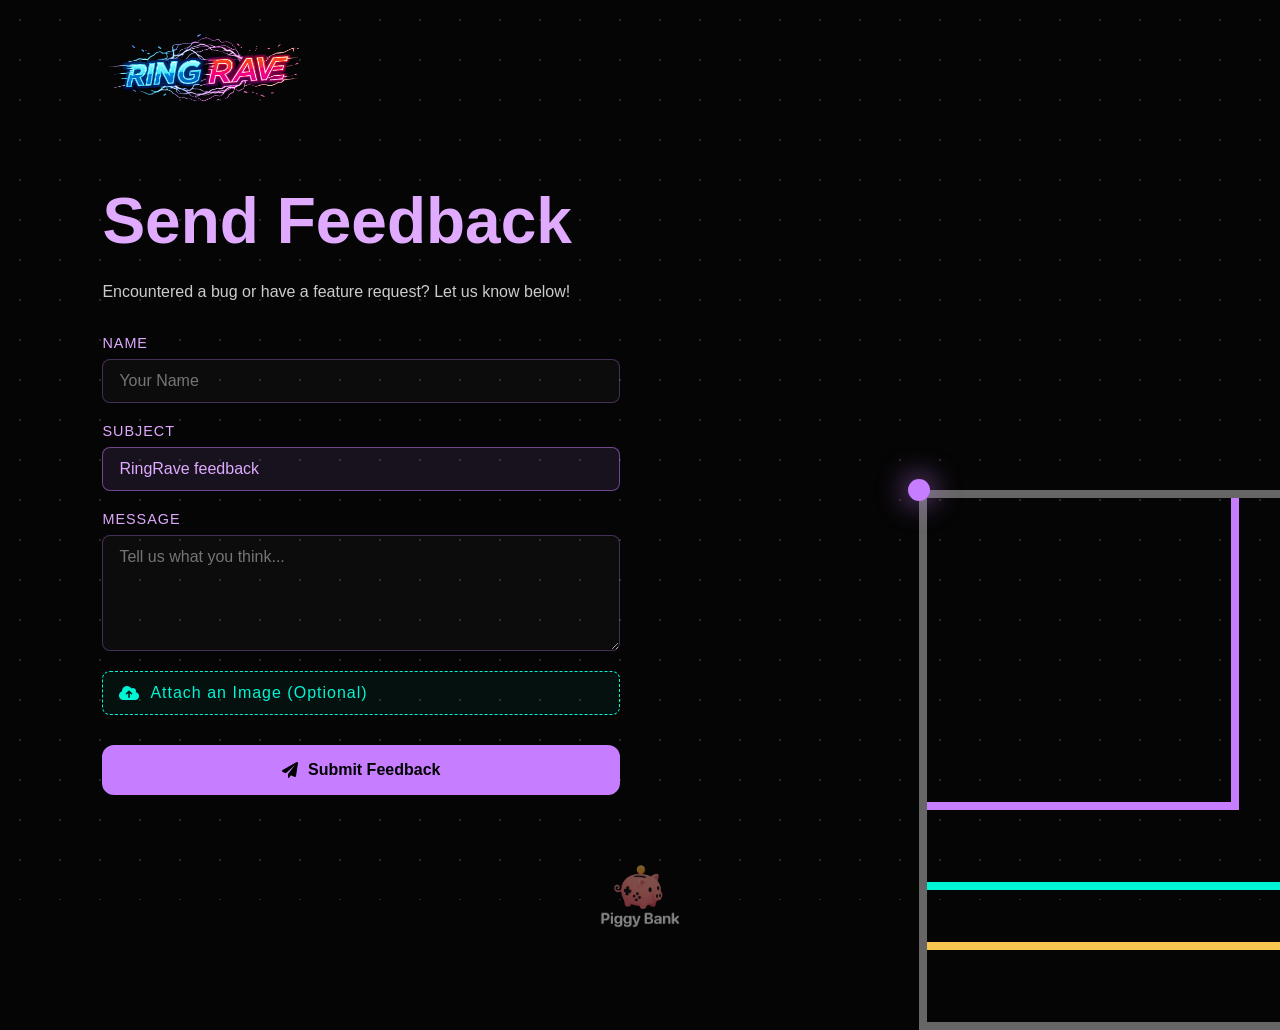
==== feedback.html @ 1035ab79 "feedback form for alpha test" ====
<!DOCTYPE html>
<html lang="en">
<head>
  <meta charset="UTF-8">
  <meta name="viewport" content="width=device-width, initial-scale=1.0">
  <title>Feedback | Ring Rave</title>
  <link rel="stylesheet" href="https://cdnjs.cloudflare.com/ajax/libs/font-awesome/6.0.0/css/all.min.css">
  <link rel="stylesheet" href="style.css">
  <script defer src="script.js"></script>
</head>
<body>
  <div class="stars"></div>

  <header class="hero">
    <nav>
      <div class="logo">
        <a href="index.html">
          <img src="assets/ringrave_final_logo.png" alt="Ring Rave" style="width: 200px;">
        </a>
      </div>
    </nav>

    <div class="hero-content">
      <div class="hero-text feedback-container">
        <h1>Send Feedback</h1>
        <p>Encountered a bug or have a feature request? Let us know below!</p>

        <form action="https://formspree.io/f/piggybankhq@gmail.com" method="POST" enctype="multipart/form-data" class="feedback-form">
          <input type="hidden" name="_next" value="thanks.html">
          
          <div class="form-group">
            <label for="name">Name</label>
            <input type="text" id="name" name="name" placeholder="Your Name" required>
          </div>

          <div class="form-group">
            <label for="subject">Subject</label>
            <input type="text" id="subject" name="subject" value="RingRave feedback" readonly required>
          </div>

          <div class="form-group">
            <label for="message">Message</label>
            <textarea id="message" name="message" rows="5" placeholder="Tell us what you think..." required></textarea>
          </div>

          <div class="form-group">
            <label for="image-upload" class="file-label">
              <i class="fa-solid fa-cloud-arrow-up"></i> Attach an Image (Optional)
            </label>
            <input type="file" id="image-upload" name="attachment" accept="image/*">
          </div>

          <button type="submit" class="btn primary submit-btn">
            <i class="fa-solid fa-paper-plane"></i> Submit Feedback
          </button>
        </form>
      </div>

      <div id="visual-container" class="hero-visual">
        <div class="ring ring1"></div>
        <div class="ring ring2"></div>
        <div class="ring ring3"></div>
        <div class="ring ring4"></div>
        <div class="core"></div>
      </div>
    </div>
  </header>

  <footer>
    <div class="company-footer">
      <img src="assets/piggybank_logo.png" style="opacity: 0.5;" width="80px" alt="Company Logo" class="tiny-logo">
    </div>
  </footer>
</body>
</html>
---- style.css ----
/* RESET & BASE STYLES */
*{
  margin: 0;
  padding: 0;
  box-sizing: border-box;
}

body{
  font-family: Arial, Helvetica, sans-serif;
  background: #050505;
  color: white;
  overflow-x: hidden;
}

.stars{
  position: fixed;
  inset: 0;
  background-image: radial-gradient(white 1px, transparent 1px);
  background-size: 40px 40px;
  opacity: 0.15;
  z-index: -2;
}

/* NAVIGATION */
nav{
  display: flex;
  justify-content: space-between;
  align-items: center;
  padding: 30px 8%;
}

.logo{
  color: #c77dff;
  font-size: 1.8rem;
  font-weight: bold;
  letter-spacing: 3px;
}

nav a{
  color: white;
  text-decoration: none;
  transition: 0.3s;
}

nav a:hover{
  color: #c77dff;
}

/* HERO SECTION */
.hero{
  min-height: 85vh;
}

.hero-content{
  display: grid;
  grid-template-columns: 1fr 1fr;
  align-items: center;
  padding: 40px 8%;
  gap: 40px;
}

.hero-text{
  position: relative;
  width:80%;
  z-index: 10; /* Keeps text above rings */
}

.hero-text h1{
  font-size: 4rem;
  margin-bottom: 20px;
  color: #e0aaff;
}

.hero-text p{
  color: #cccccc;
  line-height: 1.7;
  max-width: 520px;
  margin-bottom: 30px;
}

.hero-buttons{
  display: flex;
  gap: 20px;
}

.btn{
  padding: 14px 28px;
  border-radius: 12px;
  text-decoration: none;
  border: 2px solid #c77dff;
  transition: 0.3s;
  display: inline-flex;
  align-items: center;
  gap: 10px;
}

.primary{
  background: #c77dff;
  color: black;
}

.btn:hover{
  transform: translateY(-4px);
  box-shadow: 0 0 20px #c77dff;
}

/* VISUAL ASSEMBLY (RINGS & CORE) */
.hero-visual{
  position: relative;
  width: 500px;
  height: 500px;
  margin: auto;
  z-index: 1; 
  display: flex;
  justify-content: center;
  align-items: center;
  pointer-events: none;
}

.ring{
  position: absolute;
  top: 50%;
  left: 50%;
  border: 8px solid;
  animation: spin 12s linear infinite;
  transform-origin: center;
}

.ring1{ width: 320px; height: 320px; border-color: #c77dff; }
.ring2{ width: 400px; height: 400px; border-color: #00f5d4; animation-duration: 18s; }
.ring3{ width: 460px; height: 460px; border-color: #f9c74f; animation-duration: 22s; }
.ring4{ width: 540px; height: 540px; border-color: #666; animation-duration: 30s; }
 
.core{
  position: absolute;
  width: 22px;
  height: 22px;
  background: #c77dff;
  border-radius: 50%; 
  top: 50%;
  left: 50%;
  transform: translate(-50%, -50%);
  box-shadow: 0 0 30px #c77dff;
  z-index: 5;
}

/* ANIMATIONS */
@keyframes spin{
  from{
    transform: translate(-50%, -50%) rotate(0deg);
  }
  to{
    transform: translate(-50%, -50%) rotate(360deg);
  }
}

/* FOOTER */
footer{
  padding: 30px;
  text-align: center;
  color: #777;
}

/* MOBILE RESPONSIVENESS */
@media(max-width:900px){
  .hero-content{
    grid-template-columns: 1fr;
  }

  .hero-text{
    text-align: center;
    order: 1;
    width: 80%;
  }

  .hero-visual{
    order: 2;
    width: 100vw; 
    height: 100vw;
    max-height: 400px;
    margin-top: 20px;
    opacity: 0.6;
  }

  .ring1{ width: 50vw; height: 50vw; border-width: 4px; }
  .ring2{ width: 65vw; height: 65vw; border-width: 4px; }
  .ring3{ width: 80vw; height: 80vw; border-width: 4px; }
  .ring4{ width: 95vw; height: 95vw; border-width: 2px; }
  
  .core {
    width: 14px;
    height: 14px;
  }
}

/* FEEDBACK FORM STYLES */
.feedback-container {
  width: 100%;
  max-width: 550px;
}

.feedback-form {
  margin-top: 25px;
  display: flex;
  flex-direction: column;
  gap: 20px;
}

.form-group {
  display: flex;
  flex-direction: column;
  gap: 8px;
  text-align: left;
}

.form-group label {
  color: #e0aaff;
  font-size: 0.9rem;
  letter-spacing: 1px;
  text-transform: uppercase;
}

.form-group input[type="text"],
.form-group textarea {
  width: 100%;
  padding: 12px 16px;
  background: rgba(255, 255, 255, 0.03);
  border: 1px solid rgba(199, 125, 255, 0.3);
  border-radius: 8px;
  color: white;
  font-family: Arial, sans-serif;
  font-size: 1rem;
  transition: 0.3s;
}

.form-group input[type="text"]:focus,
.form-group textarea:focus {
  outline: none;
  border-color: #c77dff;
  box-shadow: 0 0 10px rgba(199, 125, 255, 0.2);
  background: rgba(255, 255, 255, 0.07);
}

/* Specific styling for the mandatory read-only subject */
.form-group input[readonly] {
  background: rgba(199, 125, 255, 0.1);
  border-color: rgba(199, 125, 255, 0.5);
  color: #e0aaff;
  cursor: not-allowed;
}

/* Custom file upload styling */
.form-group input[type="file"] {
  display: none; /* Hide standard ugly file picker */
}

.file-label {
  display: inline-flex;
  align-items: center;
  gap: 10px;
  padding: 12px 16px;
  background: rgba(0, 245, 212, 0.05);
  border: 1px dashed #00f5d4 !important;
  color: #00f5d4 !important;
  border-radius: 8px;
  cursor: pointer;
  transition: 0.3s;
  text-transform: none !important;
  font-size: 1rem !important;
}

.file-label:hover {
  background: rgba(0, 245, 212, 0.15);
  box-shadow: 0 0 10px rgba(0, 245, 212, 0.2);
}

.submit-btn {
  font-size: 1rem;
  cursor: pointer;
  font-weight: bold;
  justify-content: center;
  margin-top: 10px;
}

/* Mobile adjust fix */
@media(max-width: 900px) {
  .feedback-container {
    width: 100% !important;
    margin: 0 auto;
  }
}
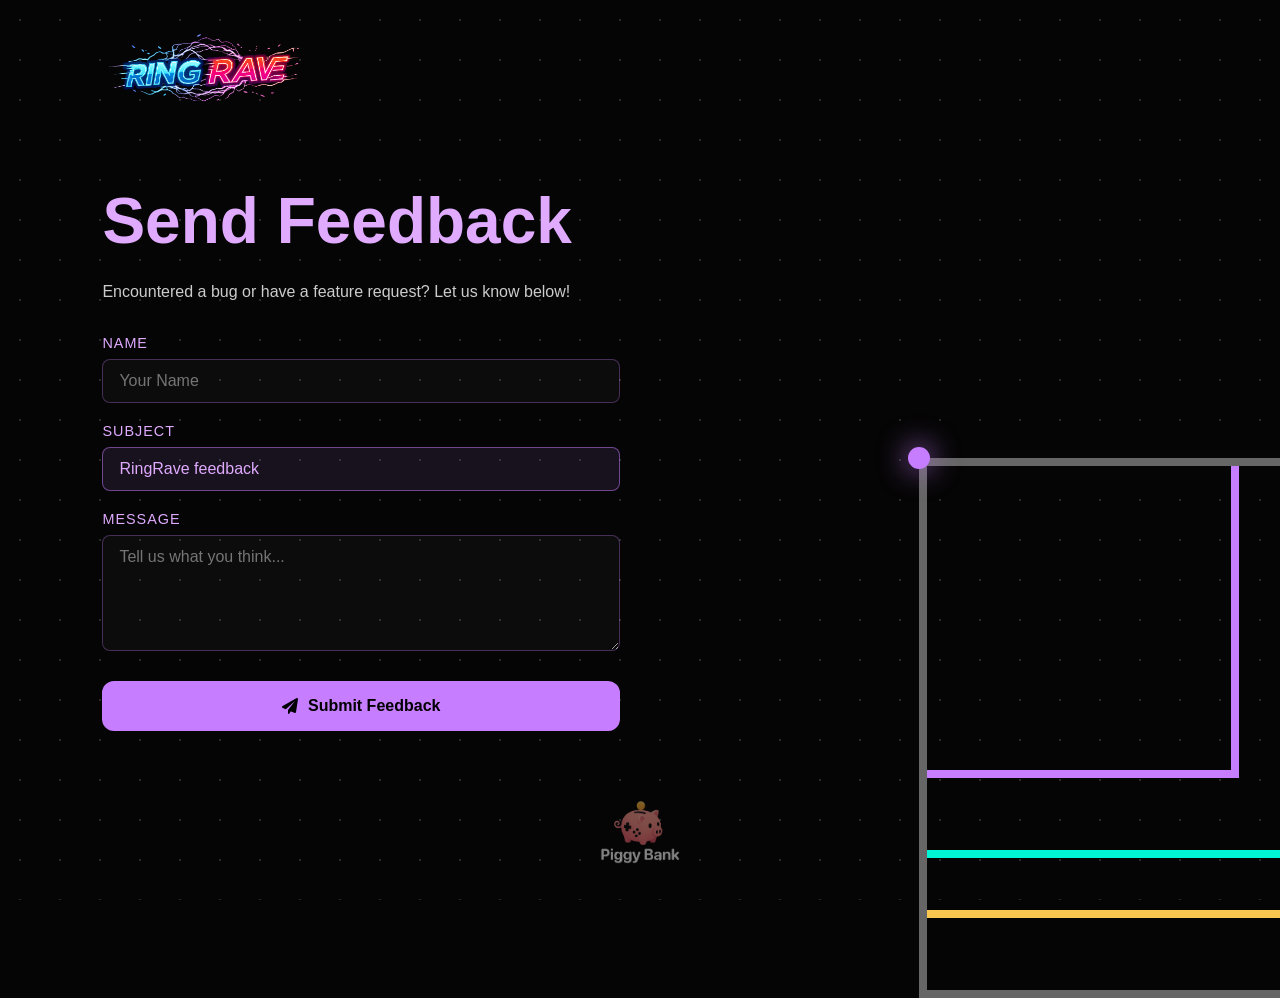
==== commit b584a735: "remove img upload" ====
--- a/feedback.html
+++ b/feedback.html
@@ -25,9 +25,16 @@
         <h1>Send Feedback</h1>
         <p>Encountered a bug or have a feature request? Let us know below!</p>
 
-        <form action="https://formspree.io/f/piggybankhq@gmail.com" method="POST" enctype="multipart/form-data" class="feedback-form">
-          <input type="hidden" name="_next" value="thanks.html">
+        <form action="https://api.web3forms.com/submit" method="POST" enctype="multipart/form-data" class="feedback-form">
+
+          <input type="hidden" name="access_key" value="5aa4dc13-121e-4097-b9c3-dd8436fc8f61">
           
+          <input type="hidden" name="redirect" value="https://piggybank.github.io/thanks.html">
+          
+          <input type="hidden" name="from_name" value="Ring Rave Feedback">
+          
+          <input type="checkbox" name="botcheck" class="hidden" style="display: none;">
+
           <div class="form-group">
             <label for="name">Name</label>
             <input type="text" id="name" name="name" placeholder="Your Name" required>
@@ -41,13 +48,6 @@
           <div class="form-group">
             <label for="message">Message</label>
             <textarea id="message" name="message" rows="5" placeholder="Tell us what you think..." required></textarea>
-          </div>
-
-          <div class="form-group">
-            <label for="image-upload" class="file-label">
-              <i class="fa-solid fa-cloud-arrow-up"></i> Attach an Image (Optional)
-            </label>
-            <input type="file" id="image-upload" name="attachment" accept="image/*">
           </div>
 
           <button type="submit" class="btn primary submit-btn">
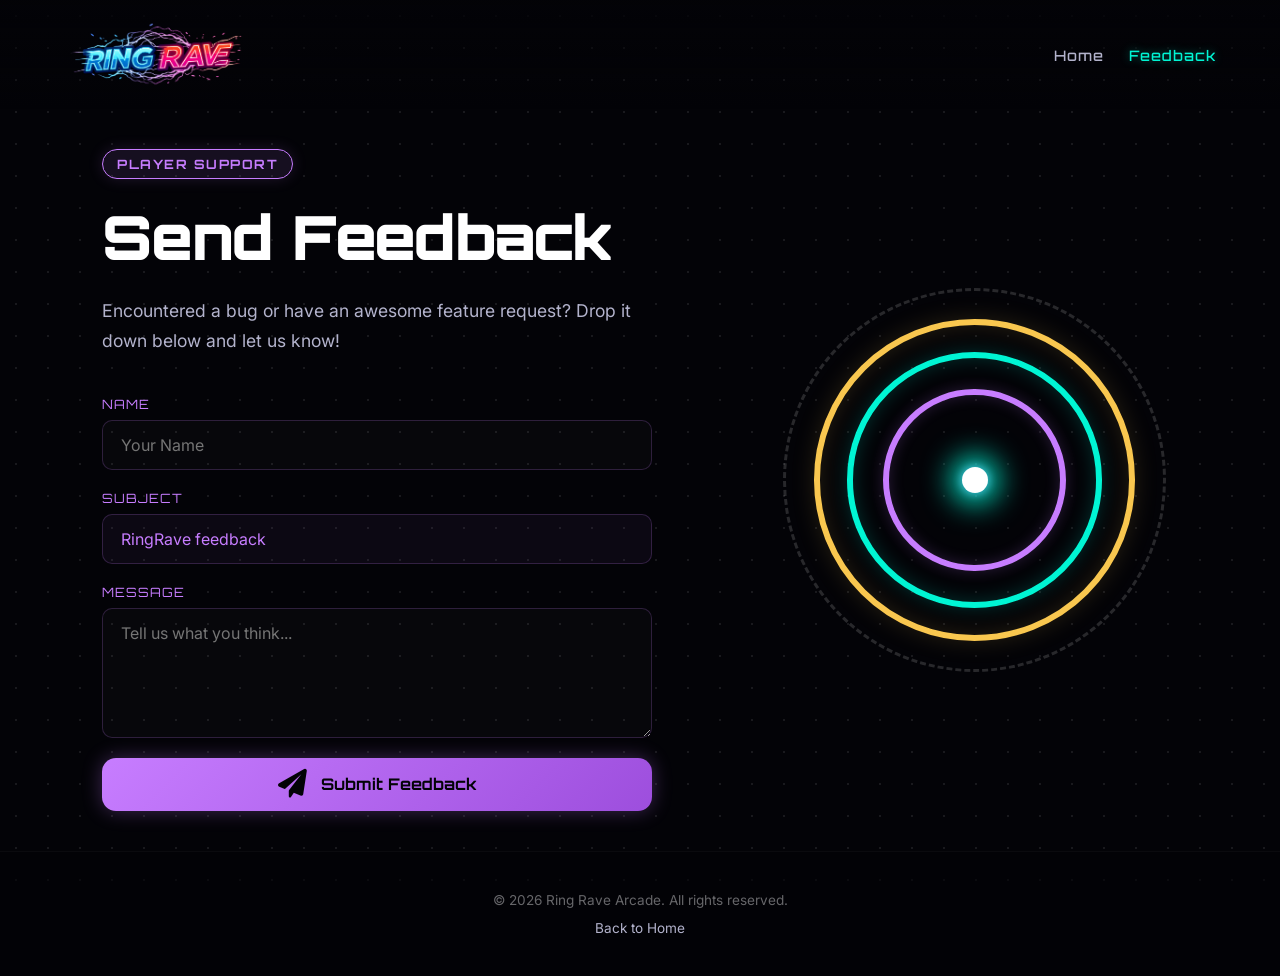
==== commit fc0429dc: "Website redesign" ====
--- a/feedback.html
+++ b/feedback.html
@@ -3,73 +3,81 @@
 <head>
   <meta charset="UTF-8">
   <meta name="viewport" content="width=device-width, initial-scale=1.0">
-  <title>Feedback | Ring Rave</title>
+  <title>Feedback | Ring Rave Support</title>
+  <meta name="description" content="Encountered a bug or have a feature request for Ring Rave? Submit your feedback directly to the developer team here.">
+  
+  <link rel="preconnect" href="https://fonts.googleapis.com">
+  <link rel="preconnect" href="https://fonts.gstatic.com" crossorigin>
+  <link href="https://fonts.googleapis.com/css2?family=Inter:wght@300;400;600&family=Orbitron:wght@500;700;900&display=swap" rel="stylesheet">
   <link rel="stylesheet" href="https://cdnjs.cloudflare.com/ajax/libs/font-awesome/6.0.0/css/all.min.css">
+  
   <link rel="stylesheet" href="style.css">
   <script defer src="script.js"></script>
 </head>
 <body>
   <div class="stars"></div>
 
-  <header class="hero">
-    <nav>
-      <div class="logo">
-        <a href="index.html">
-          <img src="assets/ringrave_final_logo.png" alt="Ring Rave" style="width: 200px;">
-        </a>
-      </div>
-    </nav>
+  <nav class="navbar">
+    <div class="logo-container">
+      <a href="index.html">
+        <img src="assets/ringrave_final_logo.png" alt="Ring Rave Main Logo" class="main-logo">
+      </a>
+    </div>
+    <div class="nav-links">
+      <a href="index.html">Home</a>
+      <a href="feedback.html" class="active">Feedback</a>
+    </div>
+  </nav>
 
-    <div class="hero-content">
-      <div class="hero-text feedback-container">
-        <h1>Send Feedback</h1>
-        <p>Encountered a bug or have a feature request? Let us know below!</p>
+  <main class="hero-container">
+    <section class="hero-text feedback-container">
+      <span class="badge">Player Support</span>
+      <h1>Send Feedback</h1>
+      <p>Encountered a bug or have an awesome feature request? Drop it down below and let us know!</p>
 
-        <form action="https://api.web3forms.com/submit" method="POST" enctype="multipart/form-data" class="feedback-form">
+      <form action="https://api.web3forms.com/submit" method="POST" enctype="multipart/form-data" class="feedback-form">
+        <input type="hidden" name="access_key" value="5aa4dc13-121e-4097-b9c3-dd8436fc8f61">
+        <input type="hidden" name="redirect" value="https://piggybank.github.io/thanks.html">
+        <input type="hidden" name="from_name" value="Ring Rave Feedback">
+        <input type="checkbox" name="botcheck" class="hidden" style="display: none;">
 
-          <input type="hidden" name="access_key" value="5aa4dc13-121e-4097-b9c3-dd8436fc8f61">
-          
-          <input type="hidden" name="redirect" value="https://piggybank.github.io/thanks.html">
-          
-          <input type="hidden" name="from_name" value="Ring Rave Feedback">
-          
-          <input type="checkbox" name="botcheck" class="hidden" style="display: none;">
+        <div class="form-group">
+          <label for="name">Name</label>
+          <input type="text" id="name" name="name" placeholder="Your Name" required>
+        </div>
 
-          <div class="form-group">
-            <label for="name">Name</label>
-            <input type="text" id="name" name="name" placeholder="Your Name" required>
-          </div>
+        <div class="form-group">
+          <label for="subject">Subject</label>
+          <input type="text" id="subject" name="subject" value="RingRave feedback" readonly required>
+        </div>
 
-          <div class="form-group">
-            <label for="subject">Subject</label>
-            <input type="text" id="subject" name="subject" value="RingRave feedback" readonly required>
-          </div>
+        <div class="form-group">
+          <label for="message">Message</label>
+          <textarea id="message" name="message" rows="5" placeholder="Tell us what you think..." required></textarea>
+        </div>
 
-          <div class="form-group">
-            <label for="message">Message</label>
-            <textarea id="message" name="message" rows="5" placeholder="Tell us what you think..." required></textarea>
-          </div>
+        <button type="submit" class="btn submit-btn">
+          <i class="fa-solid fa-paper-plane"></i> Submit Feedback
+        </button>
+      </form>
+    </section>
 
-          <button type="submit" class="btn primary submit-btn">
-            <i class="fa-solid fa-paper-plane"></i> Submit Feedback
-          </button>
-        </form>
-      </div>
-
-      <div id="visual-container" class="hero-visual">
+    <section class="hero-visual" aria-hidden="true">
+      <div class="ring-system">
         <div class="ring ring1"></div>
         <div class="ring ring2"></div>
         <div class="ring ring3"></div>
         <div class="ring ring4"></div>
         <div class="core"></div>
       </div>
-    </div>
-  </header>
+    </section>
+  </main>
 
   <footer>
-    <div class="company-footer">
-      <img src="assets/piggybank_logo.png" style="opacity: 0.5;" width="80px" alt="Company Logo" class="tiny-logo">
+    <p>&copy; 2026 Ring Rave Arcade. All rights reserved.</p>
+    <div class="footer-links">
+      <a href="index.html">Back to Home</a>
     </div>
   </footer>
 </body>
-</html>+</html>
--- a/style.css
+++ b/style.css
@@ -1,199 +1,385 @@
-/* RESET & BASE STYLES */
-*{
+/* RESET & VARIABLE DEFINITIONS */
+* {
   margin: 0;
   padding: 0;
   box-sizing: border-box;
 }
 
-body{
-  font-family: Arial, Helvetica, sans-serif;
-  background: #050505;
-  color: white;
+:root {
+  --bg-color: #030307;
+  --text-primary: #ffffff;
+  --text-secondary: #b3b3cc;
+  --neon-purple: #c77dff;
+  --neon-cyan: #00f5d4;
+  --neon-yellow: #f9c74f;
+  --neon-dark: #221929;
+  --font-heading: 'Orbitron', sans-serif;
+  --font-body: 'Inter', sans-serif;
+}
+
+body {
+  font-family: var(--font-body);
+  background-color: var(--bg-color);
+  color: var(--text-primary);
   overflow-x: hidden;
-}
-
-.stars{
+  min-height: 100vh;
+  display: flex;
+  flex-direction: column;
+}
+
+/* BACKGROUND MATRIX EFFECTS */
+.stars {
   position: fixed;
   inset: 0;
-  background-image: radial-gradient(white 1px, transparent 1px);
-  background-size: 40px 40px;
-  opacity: 0.15;
-  z-index: -2;
-}
-
-/* NAVIGATION */
-nav{
+  background-image: radial-gradient(rgba(255, 255, 255, 0.15) 1px, transparent 1px);
+  background-size: 32px 32px;
+  opacity: 0.6;
+  z-index: -1;
+  pointer-events: none;
+}
+
+/* NAVIGATION BAR */
+.navbar {
   display: flex;
   justify-content: space-between;
   align-items: center;
-  padding: 30px 8%;
-}
-
-.logo{
-  color: #c77dff;
-  font-size: 1.8rem;
-  font-weight: bold;
-  letter-spacing: 3px;
-}
-
-nav a{
-  color: white;
+  padding: 20px 5%;
+  background: linear-gradient(to bottom, rgba(3, 3, 7, 0.9), transparent);
+  z-index: 100;
+}
+
+.main-logo {
+  width: 100%;
+  max-width: 180px;
+  height: auto;
+  display: block;
+}
+
+.nav-links {
+  display: flex;
+  gap: 25px;
+}
+
+.nav-links a {
+  color: var(--text-secondary);
   text-decoration: none;
-  transition: 0.3s;
-}
-
-nav a:hover{
-  color: #c77dff;
-}
-
-/* HERO SECTION */
-.hero{
-  min-height: 85vh;
-}
-
-.hero-content{
+  font-family: var(--font-heading);
+  font-size: 0.9rem;
+  letter-spacing: 1px;
+  font-weight: 500;
+  transition: color 0.3s ease;
+}
+
+.nav-links a:hover, 
+.nav-links a.active {
+  color: var(--neon-cyan);
+  text-shadow: 0 0 10px rgba(0, 245, 212, 0.4);
+}
+
+/* HERO CONTAINER LAYOUT */
+.hero-container {
+  flex: 1;
   display: grid;
-  grid-template-columns: 1fr 1fr;
+  grid-template-columns: 1.2fr 0.8fr;
   align-items: center;
   padding: 40px 8%;
-  gap: 40px;
-}
-
-.hero-text{
-  position: relative;
-  width:80%;
-  z-index: 10; /* Keeps text above rings */
-}
-
-.hero-text h1{
-  font-size: 4rem;
-  margin-bottom: 20px;
-  color: #e0aaff;
-}
-
-.hero-text p{
-  color: #cccccc;
+  gap: 60px;
+  max-width: 1400px;
+  margin: 0 auto;
+  width: 100%;
+}
+
+/* HERO TEXT CONTENT */
+.hero-text {
+  z-index: 10;
+}
+
+.badge {
+  display: inline-block;
+  padding: 6px 14px;
+  background: rgba(199, 125, 255, 0.1);
+  border: 1px solid var(--neon-purple);
+  color: var(--neon-purple);
+  border-radius: 20px;
+  font-family: var(--font-heading);
+  font-size: 0.8rem;
+  font-weight: 700;
+  text-transform: uppercase;
+  letter-spacing: 1.5px;
+  margin-bottom: 25px;
+  box-shadow: 0 0 15px rgba(199, 125, 255, 0.15);
+}
+
+.hero-text h1 {
+  font-family: var(--font-heading);
+  font-size: 3.8rem;
+  font-weight: 900;
+  line-height: 1.1;
+  margin-bottom: 25px;
+  letter-spacing: -1px;
+}
+
+.neon-text {
+  color: var(--neon-cyan);
+  text-shadow: 0 0 20px rgba(0, 245, 212, 0.5);
+}
+
+.hero-text p {
+  color: var(--text-secondary);
+  font-size: 1.1rem;
   line-height: 1.7;
-  max-width: 520px;
-  margin-bottom: 30px;
-}
-
-.hero-buttons{
-  display: flex;
+  max-width: 540px;
+  margin-bottom: 40px;
+}
+
+/* APP APP STORE / SOCIAL BUTTONS */
+.hero-buttons {
+  display: flex;
+  flex-wrap: wrap;
   gap: 20px;
 }
 
-.btn{
-  padding: 14px 28px;
-  border-radius: 12px;
-  text-decoration: none;
-  border: 2px solid #c77dff;
-  transition: 0.3s;
+.btn {
   display: inline-flex;
   align-items: center;
-  gap: 10px;
-}
-
-.primary{
-  background: #c77dff;
-  color: black;
-}
-
-.btn:hover{
-  transform: translateY(-4px);
-  box-shadow: 0 0 20px #c77dff;
-}
-
-/* VISUAL ASSEMBLY (RINGS & CORE) */
-.hero-visual{
-  position: relative;
-  width: 500px;
-  height: 500px;
-  margin: auto;
-  z-index: 1; 
+  gap: 14px;
+  padding: 12px 28px;
+  border-radius: 14px;
+  text-decoration: none;
+  color: var(--text-primary);
+  font-family: var(--font-body);
+  transition: all 0.3s cubic-bezier(0.25, 0.8, 0.25, 1);
+  background: rgba(255, 255, 255, 0.03);
+  border: 2px solid rgba(255, 255, 255, 0.1);
+}
+
+.btn i {
+  font-size: 1.8rem;
+}
+
+.btn span {
+  display: flex;
+  flex-direction: column;
+  align-items: flex-start;
+  line-height: 1.2;
+}
+
+.btn small {
+  font-size: 0.75rem;
+  color: var(--text-secondary);
+  text-transform: uppercase;
+  letter-spacing: 0.5px;
+}
+
+.btn strong {
+  font-size: 1.05rem;
+  font-family: var(--font-heading);
+}
+
+/* Custom Interactive Brand States */
+.btn-google {
+  border-color: var(--neon-cyan);
+  background: linear-gradient(135deg, rgba(0, 245, 212, 0.05), transparent);
+}
+
+.btn-google:hover {
+  background: var(--neon-cyan);
+  color: var(--bg-color);
+  box-shadow: 0 0 25px rgba(0, 245, 212, 0.4);
+  transform: translateY(-3px);
+}
+
+.btn-google:hover small {
+  color: rgba(3, 3, 7, 0.8);
+}
+
+.btn-tiktok {
+  border-color: var(--neon-purple);
+  background: linear-gradient(135deg, rgba(199, 125, 255, 0.05), transparent);
+}
+
+.btn-tiktok:hover {
+  background: var(--neon-purple);
+  color: var(--bg-color);
+  box-shadow: 0 0 25px rgba(199, 125, 255, 0.4);
+  transform: translateY(-3px);
+}
+
+.btn-tiktok:hover small {
+  color: rgba(3, 3, 7, 0.8);
+}
+
+/* RESPONSIVE ROTATING NEON RING SYSTEM */
+.hero-visual {
   display: flex;
   justify-content: center;
   align-items: center;
-  pointer-events: none;
-}
-
-.ring{
+  width: 100%;
+  position: relative;
+  aspect-ratio: 1 / 1;
+}
+
+.ring-system {
+  position: relative;
+  width: 90%;
+  height: 90%;
+  max-width: 480px;
+  max-height: 480px;
+  display: flex;
+  justify-content: center;
+  align-items: center;
+}
+
+.ring {
   position: absolute;
-  top: 50%;
-  left: 50%;
-  border: 8px solid;
-  animation: spin 12s linear infinite;
-  transform-origin: center;
-}
-
-.ring1{ width: 320px; height: 320px; border-color: #c77dff; }
-.ring2{ width: 400px; height: 400px; border-color: #00f5d4; animation-duration: 18s; }
-.ring3{ width: 460px; height: 460px; border-color: #f9c74f; animation-duration: 22s; }
-.ring4{ width: 540px; height: 540px; border-color: #666; animation-duration: 30s; }
- 
-.core{
+  border: 6px solid transparent;
+  border-radius: 50%;
+  animation: spin 15s linear infinite;
+}
+
+.ring1 {
+  width: 50%;
+  height: 50%;
+  border-color: var(--neon-purple);
+  box-shadow: 0 0 15px rgba(199, 125, 255, 0.2), inset 0 0 15px rgba(199, 125, 255, 0.2);
+  animation-duration: 8s;
+}
+
+.ring2 {
+  width: 70%;
+  height: 70%;
+  border-color: var(--neon-cyan);
+  box-shadow: 0 0 20px rgba(0, 245, 212, 0.2), inset 0 0 20px rgba(0, 245, 212, 0.2);
+  animation-duration: 14s;
+  animation-direction: reverse;
+}
+
+.ring3 {
+  width: 88%;
+  height: 88%;
+  border-color: var(--neon-yellow);
+  box-shadow: 0 0 25px rgba(249, 199, 79, 0.15), inset 0 0 25px rgba(249, 199, 79, 0.15);
+  animation-duration: 20s;
+}
+
+.ring4 {
+  width: 105%;
+  height: 105%;
+  border: 3px dashed rgba(255, 255, 255, 0.15);
+  animation-duration: 40s;
+  animation-direction: reverse;
+}
+
+.core {
   position: absolute;
-  width: 22px;
-  height: 22px;
-  background: #c77dff;
-  border-radius: 50%; 
-  top: 50%;
-  left: 50%;
-  transform: translate(-50%, -50%);
-  box-shadow: 0 0 30px #c77dff;
+  width: 26px;
+  height: 26px;
+  background-color: #ffffff;
+  border-radius: 50%;
+  box-shadow: 0 0 30px 10px var(--neon-cyan), 0 0 10px var(--neon-purple);
   z-index: 5;
 }
 
-/* ANIMATIONS */
-@keyframes spin{
-  from{
-    transform: translate(-50%, -50%) rotate(0deg);
-  }
-  to{
-    transform: translate(-50%, -50%) rotate(360deg);
-  }
-}
-
-/* FOOTER */
-footer{
-  padding: 30px;
+@keyframes spin {
+  from { transform: rotate(0deg); }
+  to { transform: rotate(360deg); }
+}
+
+/* FOOTER SETUP */
+footer {
+  padding: 40px 5%;
   text-align: center;
-  color: #777;
-}
-
-/* MOBILE RESPONSIVENESS */
-@media(max-width:900px){
-  .hero-content{
+  background: rgba(3, 3, 7, 0.6);
+  border-top: 1px solid rgba(255, 255, 255, 0.03);
+  font-size: 0.85rem;
+  color: rgba(255, 255, 255, 0.4);
+}
+
+.footer-links {
+  margin-top: 12px;
+}
+
+.footer-links a {
+  color: var(--text-secondary);
+  text-decoration: none;
+  transition: color 0.2s ease;
+}
+
+.footer-links a:hover {
+  color: var(--neon-purple);
+}
+
+/* --- ADAPTIVE RESPONSIVE MEDIA QUERIES --- */
+
+@media (max-width: 1024px) {
+  .hero-text h1 {
+    font-size: 3rem;
+  }
+  .hero-container {
+    gap: 30px;
+    padding: 40px 5%;
+  }
+}
+
+@media (max-width: 850px) {
+  .hero-container {
     grid-template-columns: 1fr;
-  }
-
-  .hero-text{
     text-align: center;
+    padding-top: 20px;
+    gap: 50px;
+  }
+
+  .hero-text {
+    display: flex;
+    flex-direction: column;
+    align-items: center;
     order: 1;
-    width: 80%;
-  }
-
-  .hero-visual{
+  }
+
+  .hero-text p {
+    margin: 0 auto 30px auto;
+  }
+
+  .hero-buttons {
+    justify-content: center;
+  }
+
+  .hero-visual {
     order: 2;
-    width: 100vw; 
-    height: 100vw;
-    max-height: 400px;
-    margin-top: 20px;
-    opacity: 0.6;
-  }
-
-  .ring1{ width: 50vw; height: 50vw; border-width: 4px; }
-  .ring2{ width: 65vw; height: 65vw; border-width: 4px; }
-  .ring3{ width: 80vw; height: 80vw; border-width: 4px; }
-  .ring4{ width: 95vw; height: 95vw; border-width: 2px; }
+    max-width: 360px;
+    margin: 0 auto;
+  }
   
-  .core {
-    width: 14px;
-    height: 14px;
-  }
-}
-
-/* FEEDBACK FORM STYLES */
+  .ring-system {
+    width: 100%;
+    height: 100%;
+  }
+}
+
+@media (max-width: 480px) {
+  .navbar {
+    flex-direction: column;
+    gap: 15px;
+    padding: 20px;
+  }
+
+  .hero-text h1 {
+    font-size: 2.3rem;
+  }
+
+  .hero-buttons {
+    flex-direction: column;
+    width: 100%;
+    max-width: 290px;
+  }
+
+  .btn {
+    width: 100%;
+    justify-content: center;
+  }
+}
+
+/* FEEDBACK FORM COMPONENT REFINEMENT */
 .feedback-container {
   width: 100%;
   max-width: 550px;
@@ -214,8 +400,9 @@
 }
 
 .form-group label {
-  color: #e0aaff;
-  font-size: 0.9rem;
+  color: var(--neon-purple);
+  font-family: var(--font-heading);
+  font-size: 0.8rem;
   letter-spacing: 1px;
   text-transform: uppercase;
 }
@@ -223,69 +410,45 @@
 .form-group input[type="text"],
 .form-group textarea {
   width: 100%;
-  padding: 12px 16px;
-  background: rgba(255, 255, 255, 0.03);
-  border: 1px solid rgba(199, 125, 255, 0.3);
-  border-radius: 8px;
+  padding: 14px 18px;
+  background: rgba(255, 255, 255, 0.02);
+  border: 1px solid rgba(199, 125, 255, 0.2);
+  border-radius: 10px;
   color: white;
-  font-family: Arial, sans-serif;
+  font-family: var(--font-body);
   font-size: 1rem;
-  transition: 0.3s;
+  transition: all 0.3s ease;
 }
 
 .form-group input[type="text"]:focus,
 .form-group textarea:focus {
   outline: none;
-  border-color: #c77dff;
-  box-shadow: 0 0 10px rgba(199, 125, 255, 0.2);
-  background: rgba(255, 255, 255, 0.07);
-}
-
-/* Specific styling for the mandatory read-only subject */
+  border-color: var(--neon-cyan);
+  box-shadow: 0 0 15px rgba(0, 245, 212, 0.15);
+  background: rgba(255, 255, 255, 0.05);
+}
+
 .form-group input[readonly] {
-  background: rgba(199, 125, 255, 0.1);
-  border-color: rgba(199, 125, 255, 0.5);
-  color: #e0aaff;
+  background: rgba(199, 125, 255, 0.05);
+  border-color: rgba(199, 125, 255, 0.2);
+  color: var(--neon-purple);
   cursor: not-allowed;
 }
 
-/* Custom file upload styling */
-.form-group input[type="file"] {
-  display: none; /* Hide standard ugly file picker */
-}
-
-.file-label {
-  display: inline-flex;
-  align-items: center;
-  gap: 10px;
-  padding: 12px 16px;
-  background: rgba(0, 245, 212, 0.05);
-  border: 1px dashed #00f5d4 !important;
-  color: #00f5d4 !important;
-  border-radius: 8px;
+.submit-btn {
+  font-family: var(--font-heading);
+  font-size: 1rem;
+  font-weight: 700;
   cursor: pointer;
-  transition: 0.3s;
-  text-transform: none !important;
-  font-size: 1rem !important;
-}
-
-.file-label:hover {
-  background: rgba(0, 245, 212, 0.15);
-  box-shadow: 0 0 10px rgba(0, 245, 212, 0.2);
-}
-
-.submit-btn {
-  font-size: 1rem;
-  cursor: pointer;
-  font-weight: bold;
   justify-content: center;
-  margin-top: 10px;
-}
-
-/* Mobile adjust fix */
-@media(max-width: 900px) {
-  .feedback-container {
-    width: 100% !important;
-    margin: 0 auto;
-  }
-}+  background: linear-gradient(135deg, var(--neon-purple), #9d4edd);
+  border: none;
+  color: var(--bg-color) !important;
+  box-shadow: 0 0 20px rgba(199, 125, 255, 0.3);
+}
+
+.submit-btn:hover {
+  transform: translateY(-3px);
+  box-shadow: 0 0 30px rgba(199, 125, 255, 0.5);
+  background: var(--neon-purple);
+}
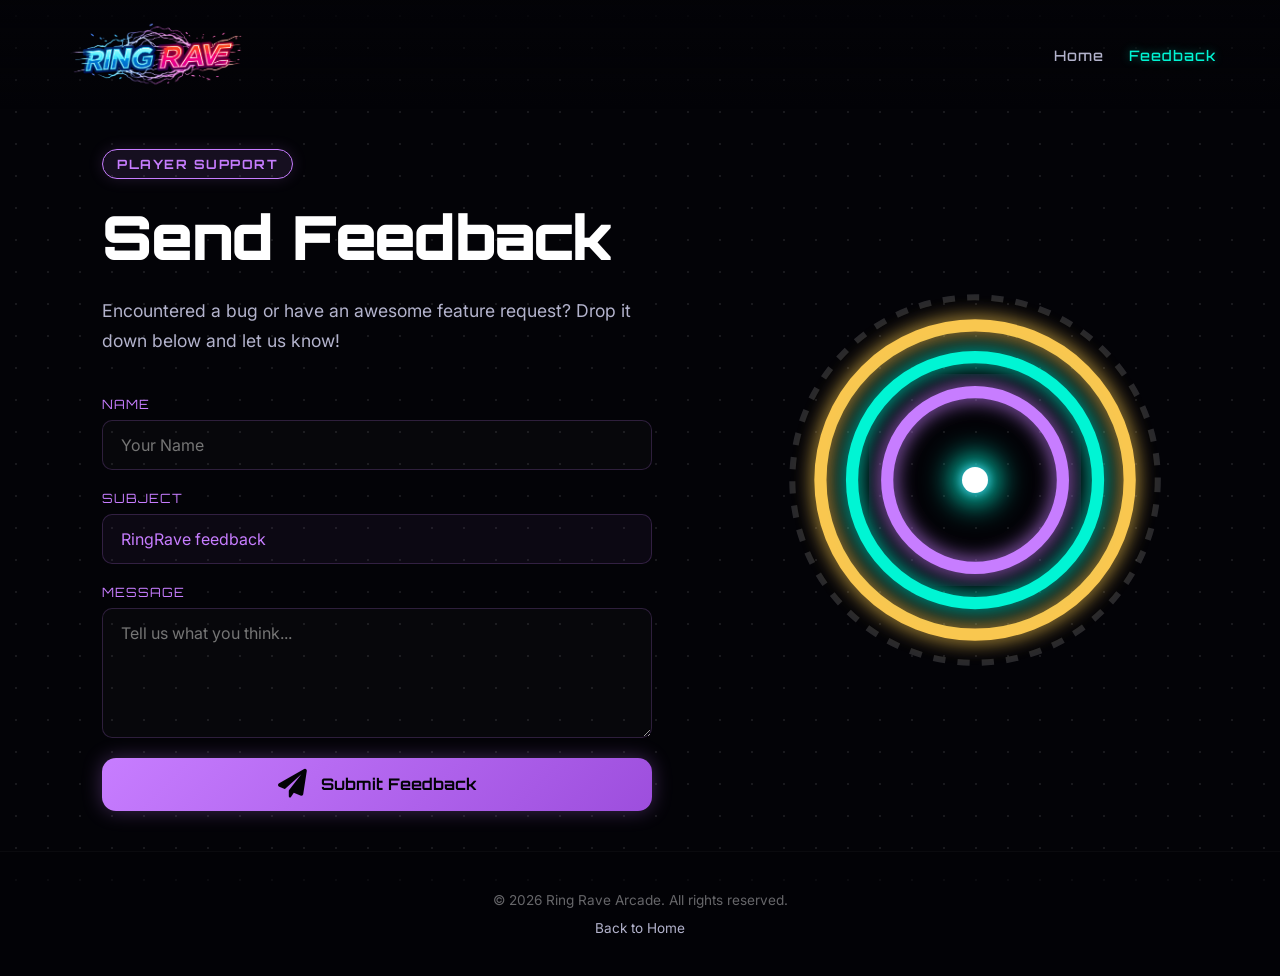
==== commit 8fc052d5: "Updated shapes" ====
--- a/feedback.html
+++ b/feedback.html
@@ -63,11 +63,8 @@
     </section>
 
     <section class="hero-visual" aria-hidden="true">
-      <div class="ring-system">
-        <div class="ring ring1"></div>
-        <div class="ring ring2"></div>
-        <div class="ring ring3"></div>
-        <div class="ring ring4"></div>
+      <div class="ring-system" id="dynamic-ring-system">
+        <!-- Will be dynamically generated via script.js -->
         <div class="core"></div>
       </div>
     </section>
--- a/style.css
+++ b/style.css
@@ -221,8 +221,8 @@
 
 .ring-system {
   position: relative;
-  width: 90%;
-  height: 90%;
+  width: 100%;
+  height: 100%;
   max-width: 480px;
   max-height: 480px;
   display: flex;
@@ -230,45 +230,21 @@
   align-items: center;
 }
 
-.ring {
+/* Dynamic Dynamic SVG shape element styling */
+.dynamic-ring {
   position: absolute;
-  border: 6px solid transparent;
-  border-radius: 50%;
-  animation: spin 15s linear infinite;
-}
-
-.ring1 {
-  width: 50%;
-  height: 50%;
-  border-color: var(--neon-purple);
-  box-shadow: 0 0 15px rgba(199, 125, 255, 0.2), inset 0 0 15px rgba(199, 125, 255, 0.2);
-  animation-duration: 8s;
-}
-
-.ring2 {
-  width: 70%;
-  height: 70%;
-  border-color: var(--neon-cyan);
-  box-shadow: 0 0 20px rgba(0, 245, 212, 0.2), inset 0 0 20px rgba(0, 245, 212, 0.2);
-  animation-duration: 14s;
-  animation-direction: reverse;
-}
-
-.ring3 {
-  width: 88%;
-  height: 88%;
-  border-color: var(--neon-yellow);
-  box-shadow: 0 0 25px rgba(249, 199, 79, 0.15), inset 0 0 25px rgba(249, 199, 79, 0.15);
-  animation-duration: 20s;
-}
-
-.ring4 {
-  width: 105%;
-  height: 105%;
-  border: 3px dashed rgba(255, 255, 255, 0.15);
-  animation-duration: 40s;
-  animation-direction: reverse;
-}
+  width: 100%;
+  height: 100%;
+  top: 0;
+  left: 0;
+  transform-origin: center center;
+  pointer-events: none;
+}
+
+.ring-layer1 { animation: spin 8s linear infinite; }
+.ring-layer2 { animation: spin 14s linear infinite reverse; }
+.ring-layer3 { animation: spin 20s linear infinite; }
+.ring-layer4 { animation: spin 40s linear infinite reverse; }
 
 .core {
   position: absolute;
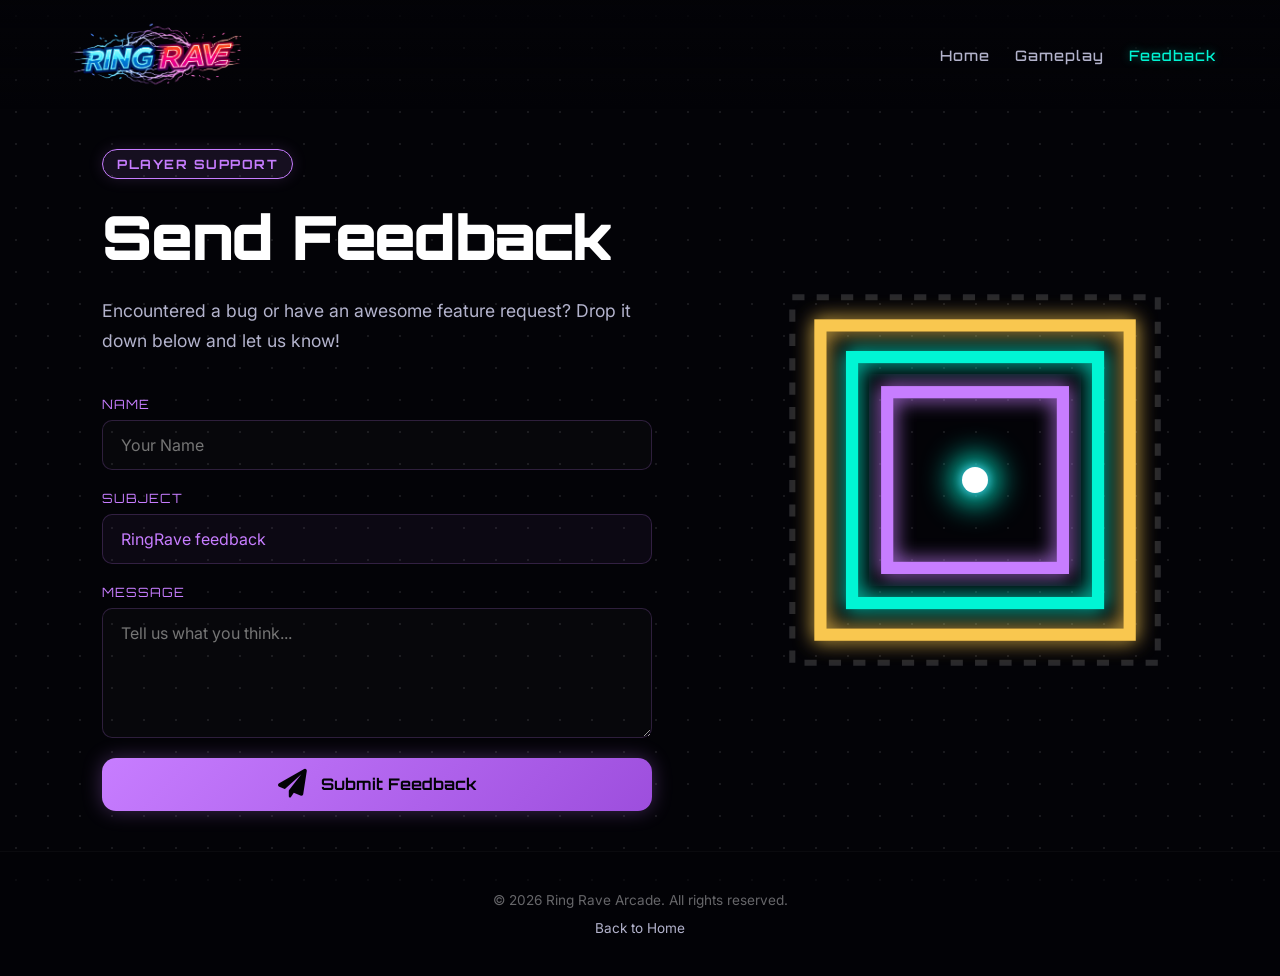
==== commit b514f405: "adding gameplay page" ====
--- a/feedback.html
+++ b/feedback.html
@@ -25,9 +25,11 @@
     </div>
     <div class="nav-links">
       <a href="index.html">Home</a>
+      <a href="gameplay.html">Gameplay</a>
       <a href="feedback.html" class="active">Feedback</a>
     </div>
   </nav>
+
 
   <main class="hero-container">
     <section class="hero-text feedback-container">
